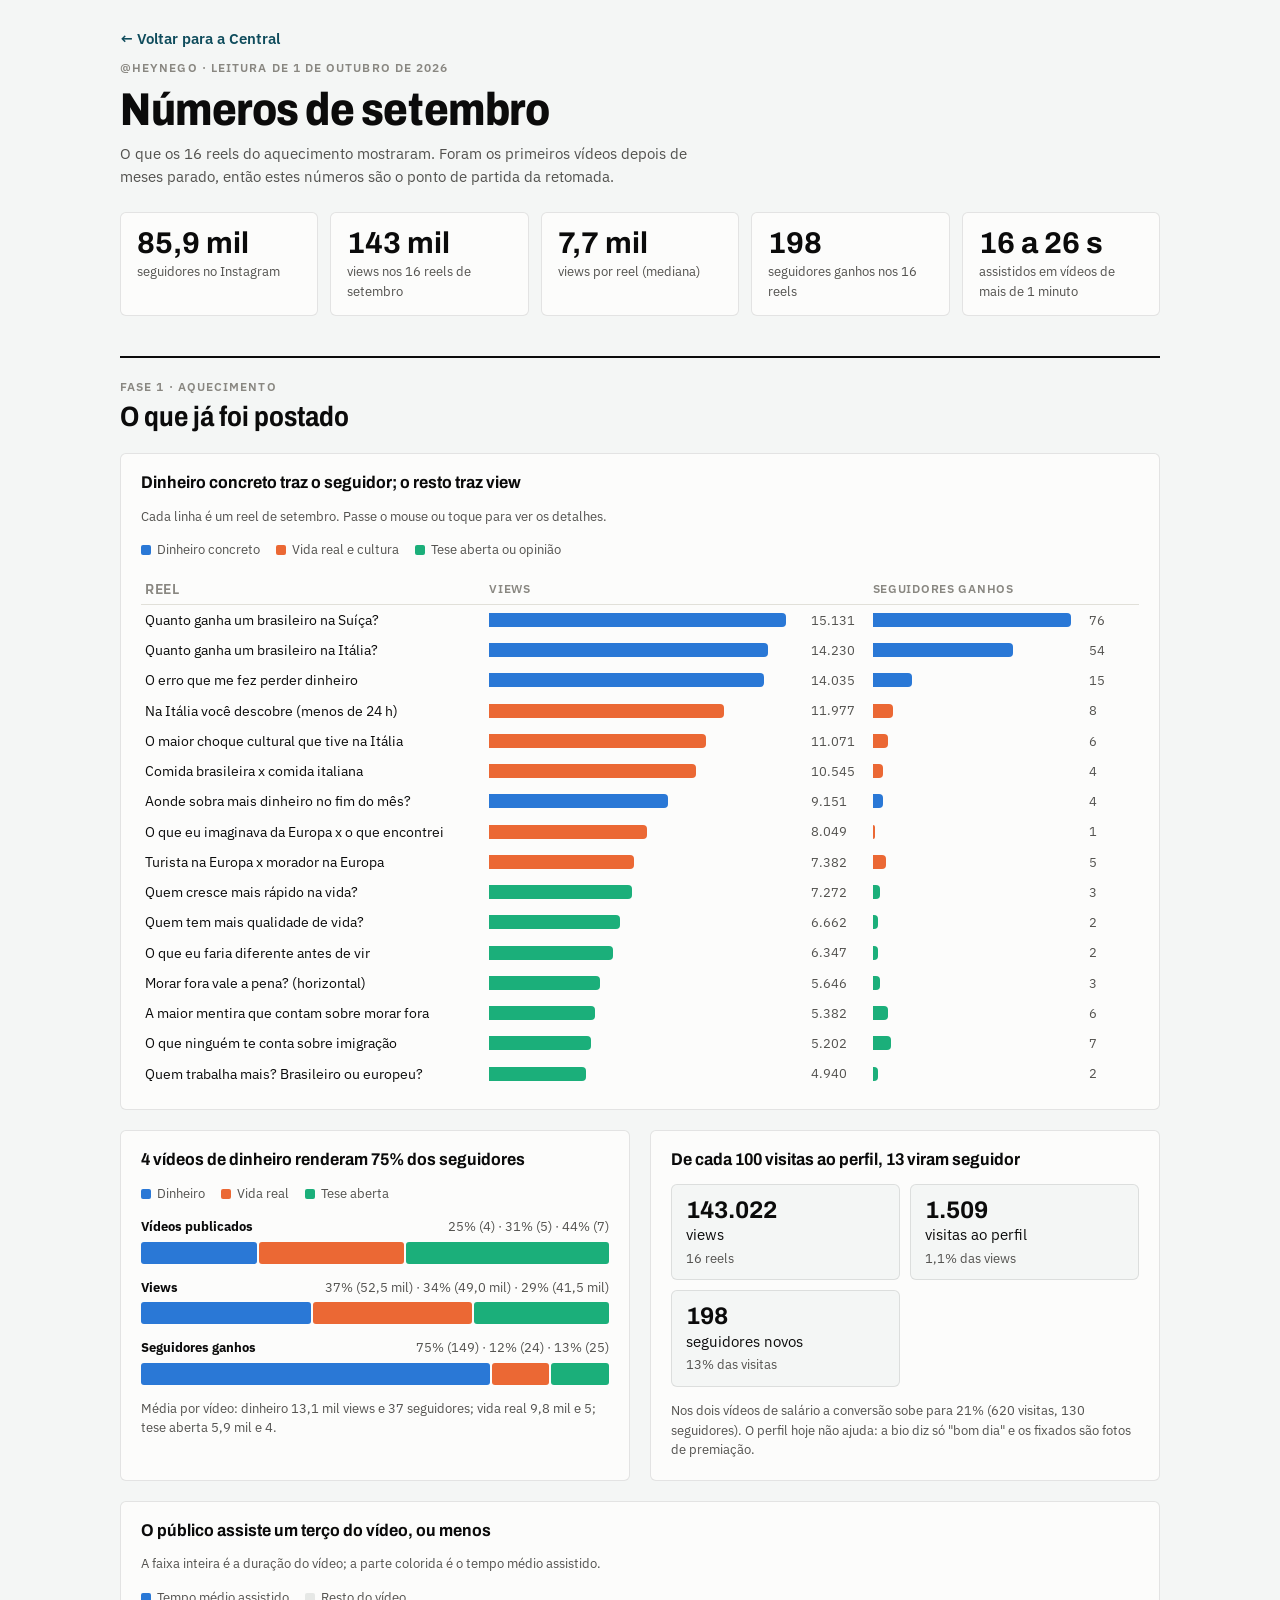
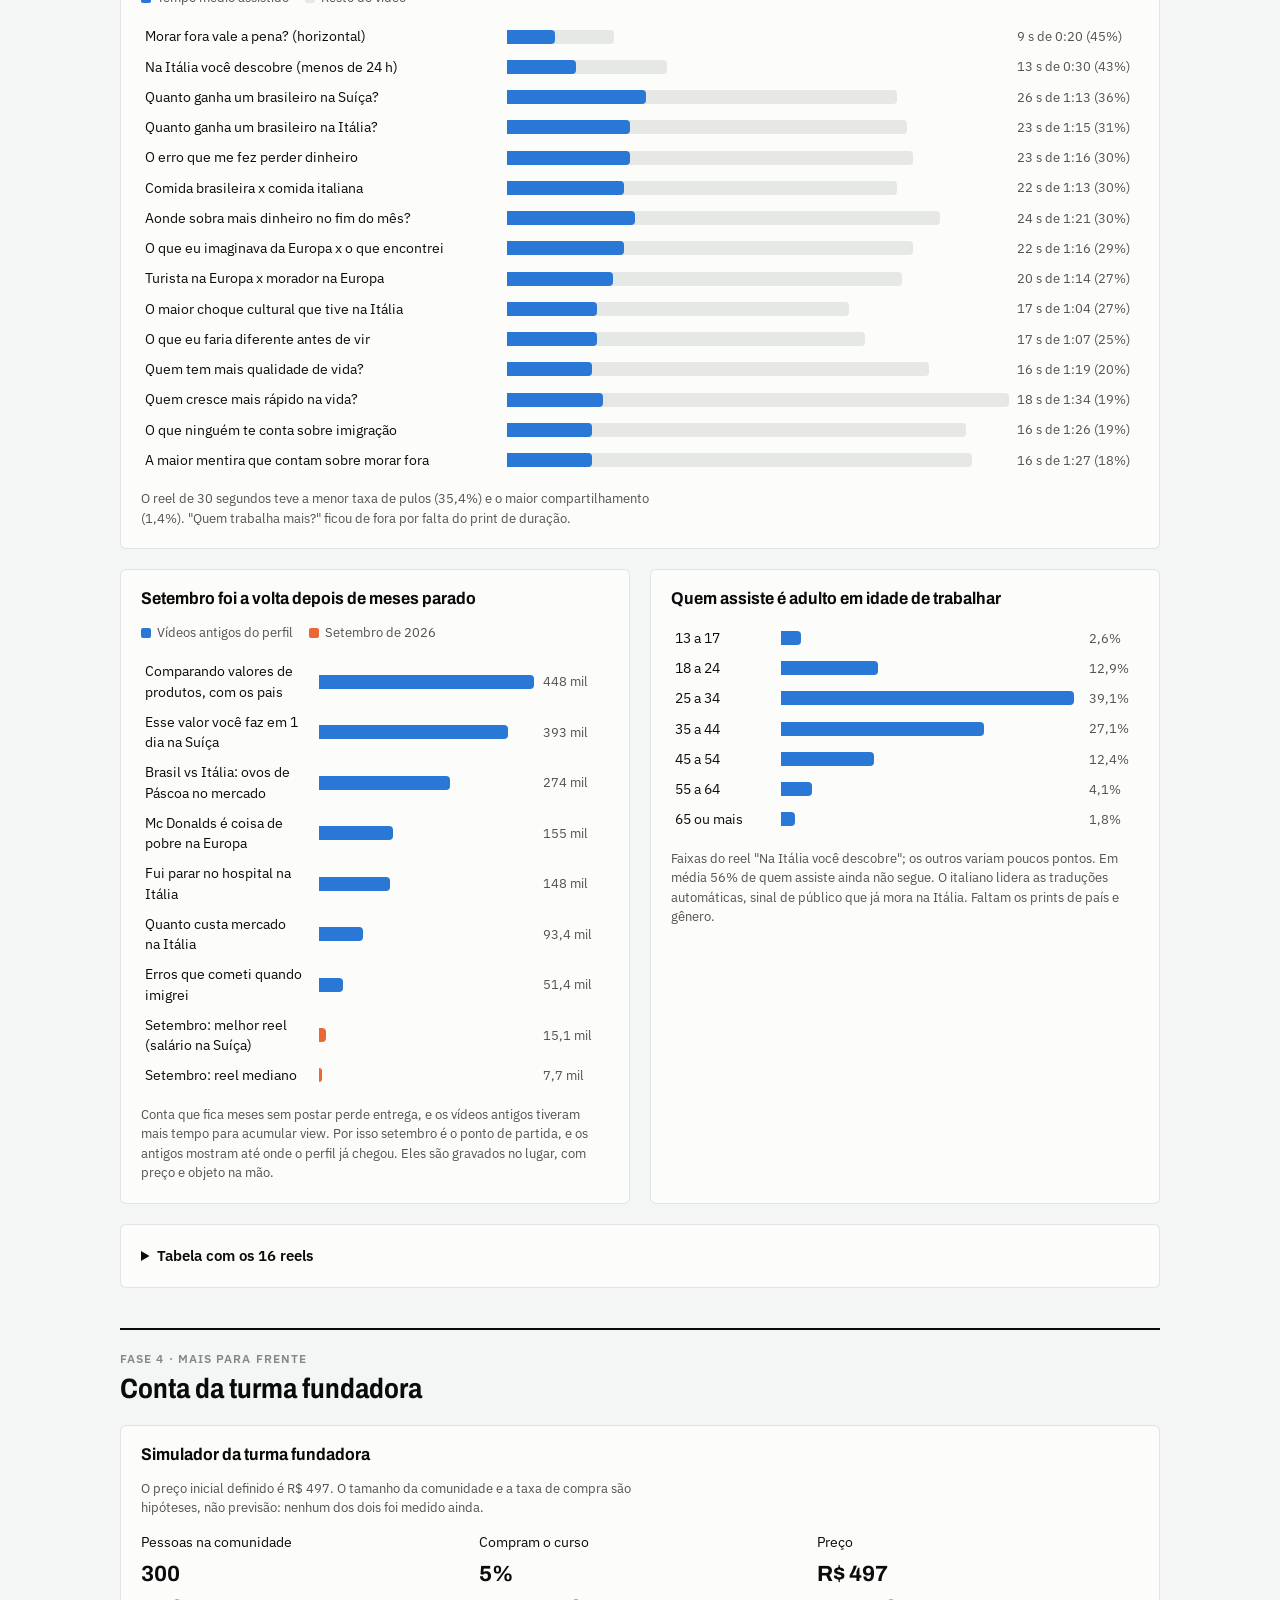
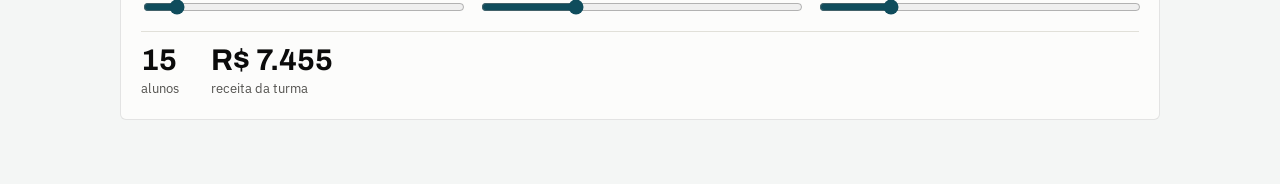
==== numeros.html @ 72256dc9 "Transforma o painel em Central do Felipe: fases, passos, perguntas e 11 roteiros de aprofundamento" ====
<!doctype html>
<html lang="pt-BR">
<head>
<meta charset="utf-8">
<meta name="viewport" content="width=device-width,initial-scale=1,viewport-fit=cover">
<meta name="robots" content="noindex,nofollow">
<meta name="description" content="Leitura dos 16 reels de setembro do @heynego e o plano para levar o público à comunidade e ao curso.">
<meta property="og:type" content="website">
<meta property="og:title" content="Painel Felipe Avancini">
<meta property="og:description" content="Leitura dos 16 reels de setembro do @heynego e o plano para levar o público à comunidade e ao curso.">
<meta name="theme-color" content="#0f4c5c">
<link rel="icon" href="data:image/svg+xml,%3Csvg xmlns='http://www.w3.org/2000/svg' viewBox='0 0 32 32'%3E%3Crect width='32' height='32' rx='6' fill='%230f4c5c'/%3E%3Cpath d='M8 23V14h4v9zm6 0V9h4v14zm6 0v-6h4v6z' fill='%23fff'/%3E%3C/svg%3E">
<link rel="preconnect" href="https://fonts.googleapis.com">
<link rel="preconnect" href="https://fonts.gstatic.com" crossorigin>
<style>html{-webkit-text-size-adjust:100%}body{margin:0}img{max-width:100%}[hidden]{display:none!important}</style>
<title>Números de setembro</title>
<link rel="stylesheet" href="https://fonts.googleapis.com/css2?family=Archivo:wdth,wght@75..100,500..800&family=IBM+Plex+Sans:wght@400;500;600&display=swap">
<style>
/* Layout: painel de leitura em coluna única, resumo antes do detalhe; duas metades: o que já foi postado / o que vamos fazer */
:root{
  --page:#f4f6f5; --surface:#fcfcfb; --ink:#0b0b0b; --ink2:#52514e; --muted:#898781;
  --grid:#e1e0d9; --axis:#c3c2b7; --line:rgba(11,11,11,.10);
  --s1:#2a78d6; --s2:#eb6834; --s3:#1baf7a; --track:#e6e8e6;
  --accent:#0f4c5c; --accent-ink:#ffffff; --good:#006300; --warn-bg:#fff3d6; --warn-ink:#5c4300;
  --display:"Archivo","Arial Narrow",system-ui,sans-serif;
  --body:"IBM Plex Sans",system-ui,-apple-system,"Segoe UI",sans-serif;
}
@media (prefers-color-scheme:dark){:root:not([data-theme="light"]){
  --page:#0d0d0d; --surface:#1a1a19; --ink:#ffffff; --ink2:#c3c2b7; --muted:#898781;
  --grid:#2c2c2a; --axis:#383835; --line:rgba(255,255,255,.10);
  --s1:#3987e5; --s2:#d95926; --s3:#199e70; --track:#2c2c2a;
  --accent:#7fc4d4; --accent-ink:#06222a; --good:#0ca30c; --warn-bg:#3a2e0c; --warn-ink:#fbe2a0; color-scheme:dark}}
:root[data-theme="dark"]{
  --page:#0d0d0d; --surface:#1a1a19; --ink:#ffffff; --ink2:#c3c2b7; --muted:#898781;
  --grid:#2c2c2a; --axis:#383835; --line:rgba(255,255,255,.10);
  --s1:#3987e5; --s2:#d95926; --s3:#199e70; --track:#2c2c2a;
  --accent:#7fc4d4; --accent-ink:#06222a; --good:#0ca30c; --warn-bg:#3a2e0c; --warn-ink:#fbe2a0; color-scheme:dark}
*{box-sizing:border-box}
body{background:var(--page);color:var(--ink);font-family:var(--body);font-size:15px;line-height:1.5;padding-inline:16px;padding-block:28px 64px}
.wrap{max-width:1040px;margin:0 auto;display:flex;flex-direction:column;gap:20px}
h1,h2,h3{font-family:var(--display);font-stretch:85%;text-wrap:balance;margin:0;line-height:1.1}
h1{font-size:clamp(30px,5vw,46px);font-weight:800;letter-spacing:-.01em}
h2{font-size:clamp(22px,3.2vw,28px);font-weight:700}
h3{font-size:17px;font-weight:700;font-stretch:92%}
p{margin:0;max-width:68ch}
.sub{color:var(--ink2)}
.small{font-size:13px;color:var(--ink2)}
.eyebrow{font-size:12px;letter-spacing:.09em;text-transform:uppercase;color:var(--muted);font-weight:600}
header{display:flex;flex-direction:column;gap:8px;padding-bottom:4px}
.part{margin-top:20px;padding-top:20px;border-top:2px solid var(--ink);display:flex;flex-direction:column;gap:6px}
.card{background:var(--surface);border:1px solid var(--line);border-radius:6px;padding:20px;display:flex;flex-direction:column;gap:14px;min-width:0}
.tiles{display:grid;grid-template-columns:repeat(auto-fit,minmax(170px,1fr));gap:12px}
.tile{background:var(--surface);border:1px solid var(--line);border-radius:6px;padding:14px 16px;display:flex;flex-direction:column;gap:2px}
.tile b{font-family:var(--display);font-size:30px;font-weight:700;line-height:1.1}
.tile span{font-size:13px;color:var(--ink2)}
.two{display:grid;grid-template-columns:repeat(auto-fit,minmax(300px,1fr));gap:20px}
.legend{display:flex;flex-wrap:wrap;gap:6px 16px;font-size:13px;color:var(--ink2)}
.legend i{display:inline-block;width:10px;height:10px;border-radius:2px;margin-right:6px;vertical-align:-1px}
.c1{background:var(--s1)}.c2{background:var(--s2)}.c3{background:var(--s3)}.cn{background:var(--track)}
/* linhas de barras */
.r{display:grid;grid-template-columns:minmax(0,1.25fr) minmax(0,1.4fr) minmax(0,1fr);gap:2px 16px;align-items:center;padding:5px 4px;border-radius:4px}
.r:hover,.r:focus-visible{background:var(--track);outline:none}
.r:focus-visible{box-shadow:0 0 0 2px var(--accent)}
.r.head{font-size:12px;color:var(--muted);text-transform:uppercase;letter-spacing:.06em;font-weight:600;border-bottom:1px solid var(--grid);border-radius:0}
.r.head:hover{background:none}
.lab{font-size:13.5px;min-width:0}
.cell{display:flex;align-items:center;gap:8px;min-width:0}
.trk{flex:1;min-width:0;height:14px;display:flex}
.bar{height:14px;border-radius:0 4px 4px 0;min-width:2px}
.v{font-size:12.5px;color:var(--ink2);font-variant-numeric:tabular-nums;white-space:nowrap;min-width:46px}
.r2{grid-template-columns:minmax(0,1.1fr) minmax(0,2fr)}
@media (max-width:640px){.r{grid-template-columns:1fr 1fr}.r .lab{grid-column:1/-1}.r.head .lab{display:none}.r2{grid-template-columns:1fr}}
.stack{display:flex;gap:2px;height:22px}
.stack div{border-radius:3px;min-width:3px}
.share{display:flex;flex-direction:column;gap:5px}
.share .cap{display:flex;justify-content:space-between;gap:10px;flex-wrap:wrap;font-size:13px}
.share .cap span{color:var(--ink2);font-variant-numeric:tabular-nums}
.flow{display:grid;grid-template-columns:repeat(auto-fit,minmax(150px,1fr));gap:10px;align-items:stretch}
.step{border:1px solid var(--line);border-radius:6px;padding:12px 14px;background:var(--page)}
.step b{font-family:var(--display);font-size:24px;font-weight:700;display:block;line-height:1.15}
.step small{display:block;color:var(--ink2);font-size:12.5px;margin-top:2px}
.note{background:var(--warn-bg);color:var(--warn-ink);border-radius:6px;padding:12px 14px;font-size:14px}
.note b{font-weight:600}
ul{margin:0;padding-left:18px;display:flex;flex-direction:column;gap:6px;max-width:70ch}
#tip{position:fixed;z-index:9;pointer-events:none;background:var(--ink);color:var(--surface);font-size:12.5px;line-height:1.45;padding:8px 10px;border-radius:5px;max-width:260px}
/* funil */
.funnel{display:flex;flex-direction:column;gap:8px;align-items:center}
.stage{border:1px solid var(--line);background:var(--page);border-radius:6px;padding:12px 16px;display:grid;grid-template-columns:minmax(0,150px) minmax(0,1fr);gap:4px 16px}
.stage h3{font-size:16px}
.stage .pct{font-size:12.5px;color:var(--muted);font-weight:600}
.stage.final{background:var(--accent);color:var(--accent-ink);border-color:transparent}
.stage.final .pct,.stage.final .small{color:var(--accent-ink);opacity:.85}
@media (max-width:640px){.stage{grid-template-columns:1fr;width:100%!important}}
table{border-collapse:collapse;width:100%;font-size:13px}
th,td{padding:7px 10px;text-align:right;border-bottom:1px solid var(--grid);white-space:nowrap;font-variant-numeric:tabular-nums}
th{color:var(--muted);font-weight:600;font-size:12px;text-transform:uppercase;letter-spacing:.05em}
th:first-child,td:first-child{text-align:left;white-space:normal;min-width:190px}
.scroll{overflow-x:auto}
details summary{cursor:pointer;font-weight:600}
details summary:focus-visible,input:focus-visible{outline:2px solid var(--accent);outline-offset:2px}
.plan td,.plan th{text-align:left;white-space:normal;vertical-align:top}
.calc{display:grid;grid-template-columns:repeat(auto-fit,minmax(220px,1fr));gap:16px}
.calc label{display:flex;flex-direction:column;gap:6px;font-size:13.5px}
.calc input[type=range]{width:100%;accent-color:var(--accent)}
.calc output{font-family:var(--display);font-size:22px;font-weight:700}
.result{display:flex;flex-wrap:wrap;gap:12px 32px;padding-top:12px;border-top:1px solid var(--grid)}
.result b{font-family:var(--display);font-size:30px;display:block;line-height:1.1}
.pill{display:inline-block;font-size:12px;font-weight:600;padding:2px 8px;border-radius:99px;border:1px solid var(--axis);color:var(--ink2)}
</style>
</head>
<body>
<div class="wrap">
<header>
  <a href="./" style="color:var(--accent);font-weight:600;text-decoration:none">← Voltar para a Central</a>
  <span class="eyebrow">@heynego · leitura de 1 de outubro de 2026</span>
  <h1>Números de setembro</h1>
  <p class="sub">O que os 16 reels do aquecimento mostraram. Foram os primeiros vídeos depois de meses parado, então estes números são o ponto de partida da retomada.</p>
</header>

<div class="tiles">
  <div class="tile"><b>85,9 mil</b><span>seguidores no Instagram</span></div>
  <div class="tile"><b>143 mil</b><span>views nos 16 reels de setembro</span></div>
  <div class="tile"><b>7,7 mil</b><span>views por reel (mediana)</span></div>
  <div class="tile"><b>198</b><span>seguidores ganhos nos 16 reels</span></div>
  <div class="tile"><b>16 a 26 s</b><span>assistidos em vídeos de mais de 1 minuto</span></div>
</div>

<div class="part"><span class="eyebrow">Fase 1 · aquecimento</span><h2>O que já foi postado</h2></div>

<section class="card">
  <h3>Dinheiro concreto traz o seguidor; o resto traz view</h3>
  <p class="small">Cada linha é um reel de setembro. Passe o mouse ou toque para ver os detalhes.</p>
  <div class="legend"><span><i class="c1"></i>Dinheiro concreto</span><span><i class="c2"></i>Vida real e cultura</span><span><i class="c3"></i>Tese aberta ou opinião</span></div>
  <div id="reels"></div>
</section>

<div class="two">
  <section class="card">
    <h3>4 vídeos de dinheiro renderam 75% dos seguidores</h3>
    <div class="legend"><span><i class="c1"></i>Dinheiro</span><span><i class="c2"></i>Vida real</span><span><i class="c3"></i>Tese aberta</span></div>
    <div id="shares" style="display:flex;flex-direction:column;gap:14px"></div>
    <p class="small">Média por vídeo: dinheiro 13,1 mil views e 37 seguidores; vida real 9,8 mil e 5; tese aberta 5,9 mil e 4.</p>
  </section>
  <section class="card">
    <h3>De cada 100 visitas ao perfil, 13 viram seguidor</h3>
    <div class="flow">
      <div class="step"><b>143.022</b>views<small>16 reels</small></div>
      <div class="step"><b>1.509</b>visitas ao perfil<small>1,1% das views</small></div>
      <div class="step"><b>198</b>seguidores novos<small>13% das visitas</small></div>
    </div>
    <p class="small">Nos dois vídeos de salário a conversão sobe para 21% (620 visitas, 130 seguidores). O perfil hoje não ajuda: a bio diz só "bom dia" e os fixados são fotos de premiação.</p>
  </section>
</div>

<section class="card">
  <h3>O público assiste um terço do vídeo, ou menos</h3>
  <p class="small">A faixa inteira é a duração do vídeo; a parte colorida é o tempo médio assistido.</p>
  <div class="legend"><span><i class="c1"></i>Tempo médio assistido</span><span><i class="cn"></i>Resto do vídeo</span></div>
  <div id="dur"></div>
  <p class="small">O reel de 30 segundos teve a menor taxa de pulos (35,4%) e o maior compartilhamento (1,4%). "Quem trabalha mais?" ficou de fora por falta do print de duração.</p>
</section>

<div class="two">
  <section class="card">
    <h3>Setembro foi a volta depois de meses parado</h3>
    <div class="legend"><span><i class="c1"></i>Vídeos antigos do perfil</span><span><i class="c2"></i>Setembro de 2026</span></div>
    <div id="old"></div>
    <p class="small">Conta que fica meses sem postar perde entrega, e os vídeos antigos tiveram mais tempo para acumular view. Por isso setembro é o ponto de partida, e os antigos mostram até onde o perfil já chegou. Eles são gravados no lugar, com preço e objeto na mão.</p>
  </section>
  <section class="card">
    <h3>Quem assiste é adulto em idade de trabalhar</h3>
    <div id="age"></div>
    <p class="small">Faixas do reel "Na Itália você descobre"; os outros variam poucos pontos. Em média 56% de quem assiste ainda não segue. O italiano lidera as traduções automáticas, sinal de público que já mora na Itália. Faltam os prints de país e gênero.</p>
  </section>
</div>

<section class="card">
  <details>
    <summary>Tabela com os 16 reels</summary>
    <div class="scroll" style="margin-top:12px"><table id="tbl"></table></div>
  </details>
</section>

<div class="part"><span class="eyebrow">Fase 4 · mais para frente</span><h2>Conta da turma fundadora</h2></div>

<section class="card">
  <h3>Simulador da turma fundadora</h3>
  <p class="small">O preço inicial definido é R$ 497. O tamanho da comunidade e a taxa de compra são hipóteses, não previsão: nenhum dos dois foi medido ainda.</p>
  <div class="calc">
    <label for="g">Pessoas na comunidade<output id="go">300</output><input id="g" type="range" min="50" max="3000" step="50" value="300"></label>
    <label for="c">Compram o curso <output id="co">5%</output><input id="c" type="range" min="1" max="15" step="1" value="5"></label>
    <label for="p">Preço <output id="po">R$ 497</output><input id="p" type="range" min="97" max="1997" step="100" value="497"></label>
  </div>
  <div class="result"><div><b id="ra">15</b><span class="small">alunos</span></div><div><b id="rr">R$ 7.455</b><span class="small">receita da turma</span></div></div>
</section>
</div>
<div id="tip" hidden></div>

<script>
const R=[
["Quanto ganha um brasileiro na Suíça?",1,"4/set",15131,73,26,38.0,76,357,68],
["Quanto ganha um brasileiro na Itália?",1,"4/set",14230,75,23,40.2,54,263,54],
["O erro que me fez perder dinheiro",1,"5/set",14035,76,23,43.8,15,200,42],
["Na Itália você descobre (menos de 24 h)",2,"30/set",11977,30,13,35.4,8,65,43],
["O maior choque cultural que tive na Itália",2,"14/set",11071,64,17,44.8,6,50,13],
["Comida brasileira x comida italiana",2,"8/set",10545,73,22,37.3,4,57,22],
["Aonde sobra mais dinheiro no fim do mês?",1,"3/set",9151,81,24,39.4,4,85,20],
["O que eu imaginava da Europa x o que encontrei",2,"3/set",8049,76,22,41.4,1,92,18],
["Turista na Europa x morador na Europa",2,"3/set",7382,74,20,40.3,5,64,24],
["Quem cresce mais rápido na vida?",3,"5/set",7272,94,18,40.9,3,59,23],
["Quem tem mais qualidade de vida?",3,"25/set",6662,79,16,45.1,2,56,30],
["O que eu faria diferente antes de vir",3,"26/set",6347,67,17,41.7,2,40,17],
["Morar fora vale a pena? (horizontal)",3,"14/set",5646,20,9,48.2,3,23,21],
["A maior mentira que contam sobre morar fora",3,"4/set",5382,87,16,42.1,6,34,13],
["O que ninguém te conta sobre imigração",3,"9/set",5202,86,16,44.9,7,34,17],
["Quem trabalha mais? Brasileiro ou europeu?",3,"set",4940,null,19,null,2,30,3]
];
const CAT={1:"Dinheiro concreto",2:"Vida real e cultura",3:"Tese aberta ou opinião"};
const n=x=>x.toLocaleString("pt-BR");
const mmss=s=>Math.floor(s/60)+":"+String(s%60).padStart(2,"0");
const $=id=>document.getElementById(id);
const tipOf=r=>`<b>${r[0]}</b><br>${CAT[r[1]]} · ${r[2]}<br>${n(r[3])} views · ${r[7]} seguidores<br>${r[8]} visitas ao perfil · ${r[9]} salvamentos`+(r[4]?`<br>${mmss(r[4])} de duração · ${r[5]} s assistidos`:"")+(r[6]?`<br>${n(r[6])}% de pulos`:"");

$("reels").innerHTML=`<div class="r head"><span class="lab">Reel</span><span>Views</span><span>Seguidores ganhos</span></div>`+
R.map((r,i)=>`<div class="r" tabindex="0" data-i="${i}"><span class="lab">${r[0]}</span>
<span class="cell"><span class="trk"><span class="bar c${r[1]}" style="width:${r[3]/16000*100}%"></span></span><span class="v">${n(r[3])}</span></span>
<span class="cell"><span class="trk"><span class="bar c${r[1]}" style="width:${r[7]/80*100}%"></span></span><span class="v">${r[7]}</span></span></div>`).join("");

const SH=[["Vídeos publicados",[25,31.25,43.75],["4","5","7"]],["Views",[36.7,34.3,29.0],["52,5 mil","49,0 mil","41,5 mil"]],["Seguidores ganhos",[75.3,12.1,12.6],["149","24","25"]]];
$("shares").innerHTML=SH.map(s=>`<div class="share"><div class="cap"><b>${s[0]}</b><span>${s[1].map((p,i)=>Math.round(p)+"% ("+s[2][i]+")").join(" · ")}</span></div>
<div class="stack">${s[1].map((p,i)=>`<div class="c${i+1}" style="width:${p}%"></div>`).join("")}</div></div>`).join("");

$("dur").innerHTML=R.filter(r=>r[4]).sort((a,b)=>b[5]/b[4]-a[5]/a[4]).map(r=>`<div class="r r2" tabindex="0" data-i="${R.indexOf(r)}"><span class="lab">${r[0]}</span>
<span class="cell"><span class="trk"><span style="display:flex;width:${r[4]/94*100}%;background:var(--track);border-radius:0 4px 4px 0"><span class="bar c1" style="width:${r[5]/r[4]*100}%"></span></span></span><span class="v" style="min-width:118px">${r[5]} s de ${mmss(r[4])} (${Math.round(r[5]/r[4]*100)}%)</span></span></div>`).join("");

const OLD=[["Comparando valores de produtos, com os pais",448,1],["Esse valor você faz em 1 dia na Suíça",393,1],["Brasil vs Itália: ovos de Páscoa no mercado",274,1],["Mc Donalds é coisa de pobre na Europa",155,1],["Fui parar no hospital na Itália",148,1],["Quanto custa mercado na Itália",93.4,1],["Erros que cometi quando imigrei",51.4,1],["Setembro: melhor reel (salário na Suíça)",15.1,2],["Setembro: reel mediano",7.7,2]];
$("old").innerHTML=OLD.map(o=>`<div class="r r2" tabindex="0" data-t="<b>${o[0]}</b><br>${n(o[1])} mil views"><span class="lab">${o[0]}</span>
<span class="cell"><span class="trk"><span class="bar c${o[2]}" style="width:${o[1]/450*100}%"></span></span><span class="v" style="min-width:62px">${n(o[1])} mil</span></span></div>`).join("");

const AGE=[["13 a 17",2.6],["18 a 24",12.9],["25 a 34",39.1],["35 a 44",27.1],["45 a 54",12.4],["55 a 64",4.1],["65 ou mais",1.8]];
$("age").innerHTML=AGE.map(a=>`<div class="r r2" tabindex="0" data-t="<b>${a[0]} anos</b><br>${n(a[1])}% de quem assistiu" style="grid-template-columns:90px minmax(0,1fr)"><span class="lab">${a[0]}</span>
<span class="cell"><span class="trk"><span class="bar c1" style="width:${a[1]/40*100}%"></span></span><span class="v">${n(a[1])}%</span></span></div>`).join("");

$("tbl").innerHTML=`<tr><th>Reel</th><th>Tema</th><th>Data</th><th>Views</th><th>Duração</th><th>Assistido</th><th>Pulos</th><th>Seguidores</th><th>Visitas</th><th>Salvos</th></tr>`+
R.map(r=>`<tr><td>${r[0]}</td><td>${CAT[r[1]]}</td><td>${r[2]}</td><td>${n(r[3])}</td><td>${r[4]?mmss(r[4]):"n/d"}</td><td>${r[5]} s</td><td>${r[6]?n(r[6])+"%":"n/d"}</td><td>${r[7]}</td><td>${r[8]}</td><td>${r[9]}</td></tr>`).join("");

const tip=$("tip");
function show(el,x,y){tip.innerHTML=el.dataset.t||tipOf(R[+el.dataset.i]);tip.hidden=false;
  const w=tip.offsetWidth,h=tip.offsetHeight;
  tip.style.left=Math.max(8,Math.min(x+14,innerWidth-w-8))+"px";
  tip.style.top=(y+18+h>innerHeight?y-h-10:y+18)+"px";}
document.querySelectorAll(".r[tabindex]").forEach(el=>{
  el.addEventListener("mousemove",e=>show(el,e.clientX,e.clientY));
  el.addEventListener("mouseleave",()=>tip.hidden=true);
  el.addEventListener("focus",()=>{const b=el.getBoundingClientRect();show(el,b.left+20,b.bottom-10)});
  el.addEventListener("blur",()=>tip.hidden=true);
});
addEventListener("scroll",()=>tip.hidden=true,{passive:true});

function calc(){const g=+$("g").value,c=+$("c").value,p=+$("p").value,a=Math.round(g*c/100);
  $("go").textContent=n(g);$("co").textContent=c+"%";$("po").textContent="R$ "+n(p);
  $("ra").textContent=n(a);$("rr").textContent="R$ "+n(a*p);}
["g","c","p"].forEach(i=>$(i).addEventListener("input",calc));calc();
</script>
</body>
</html>
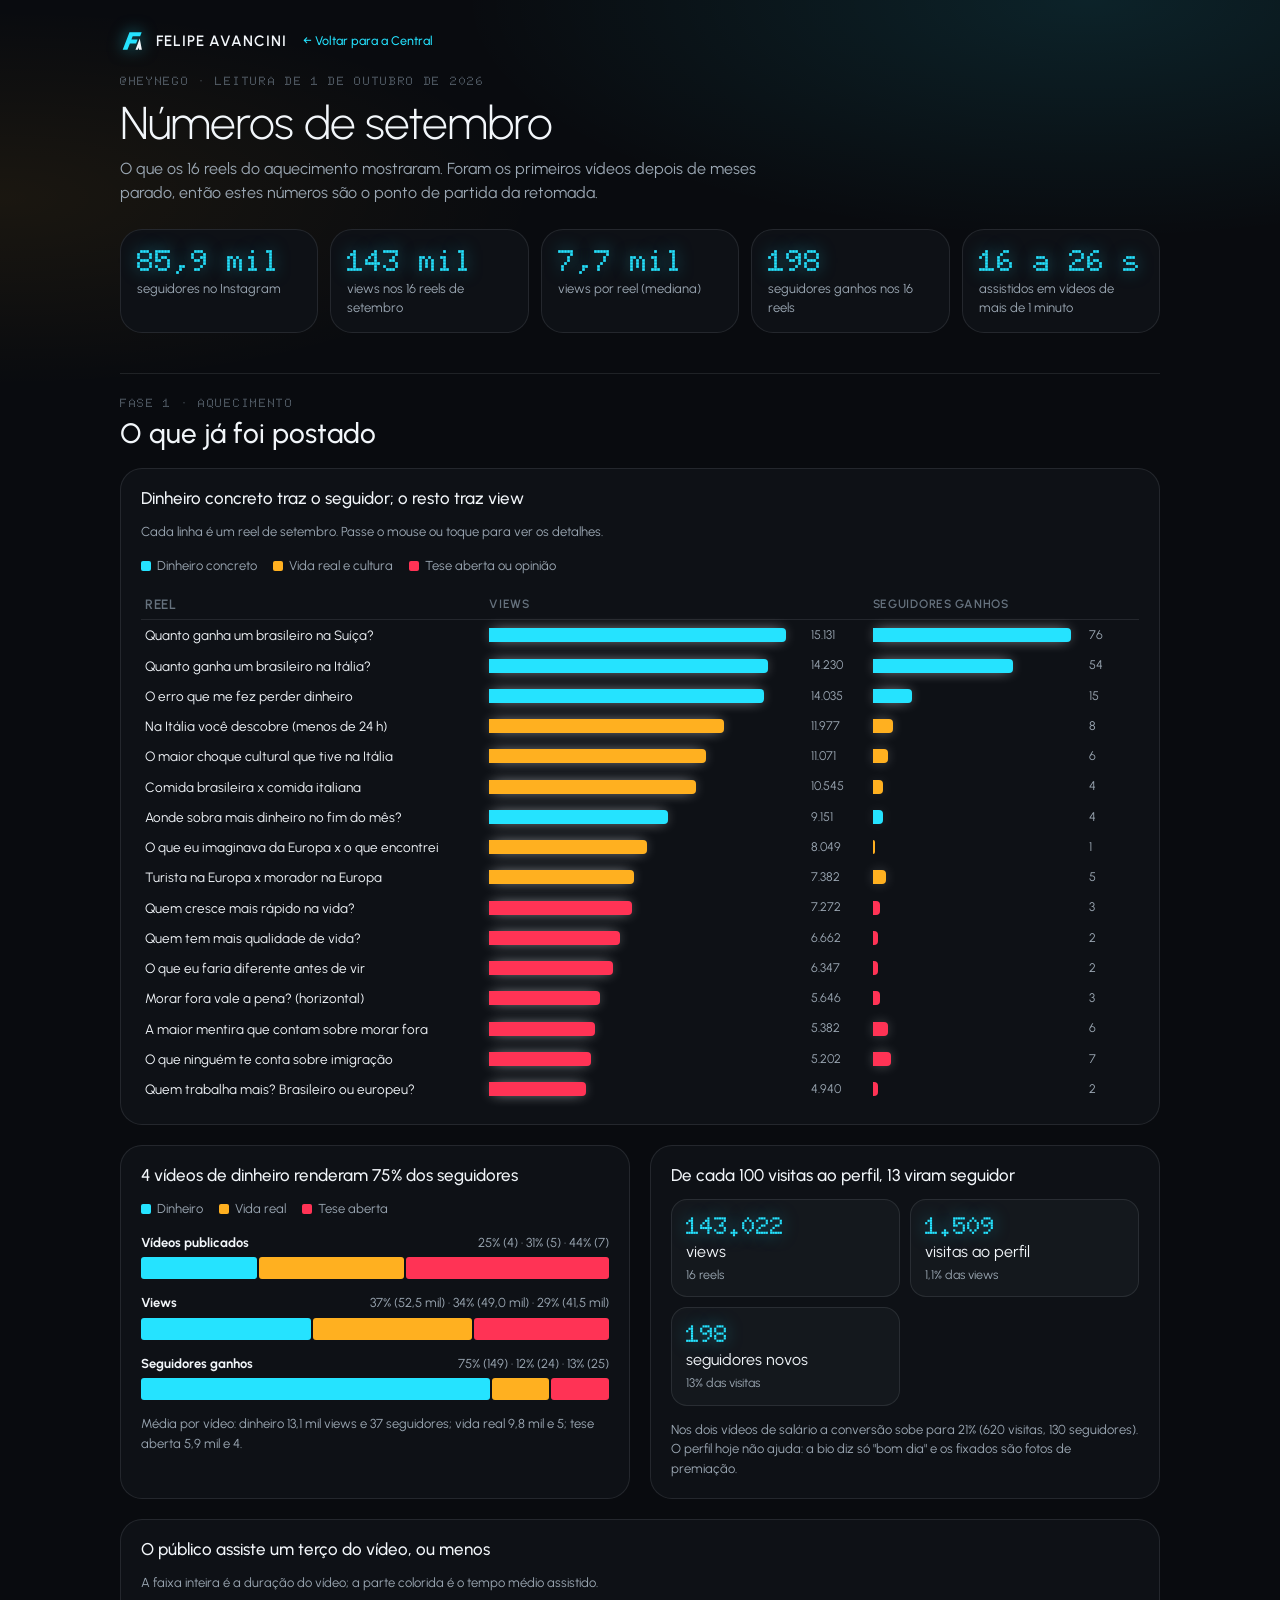
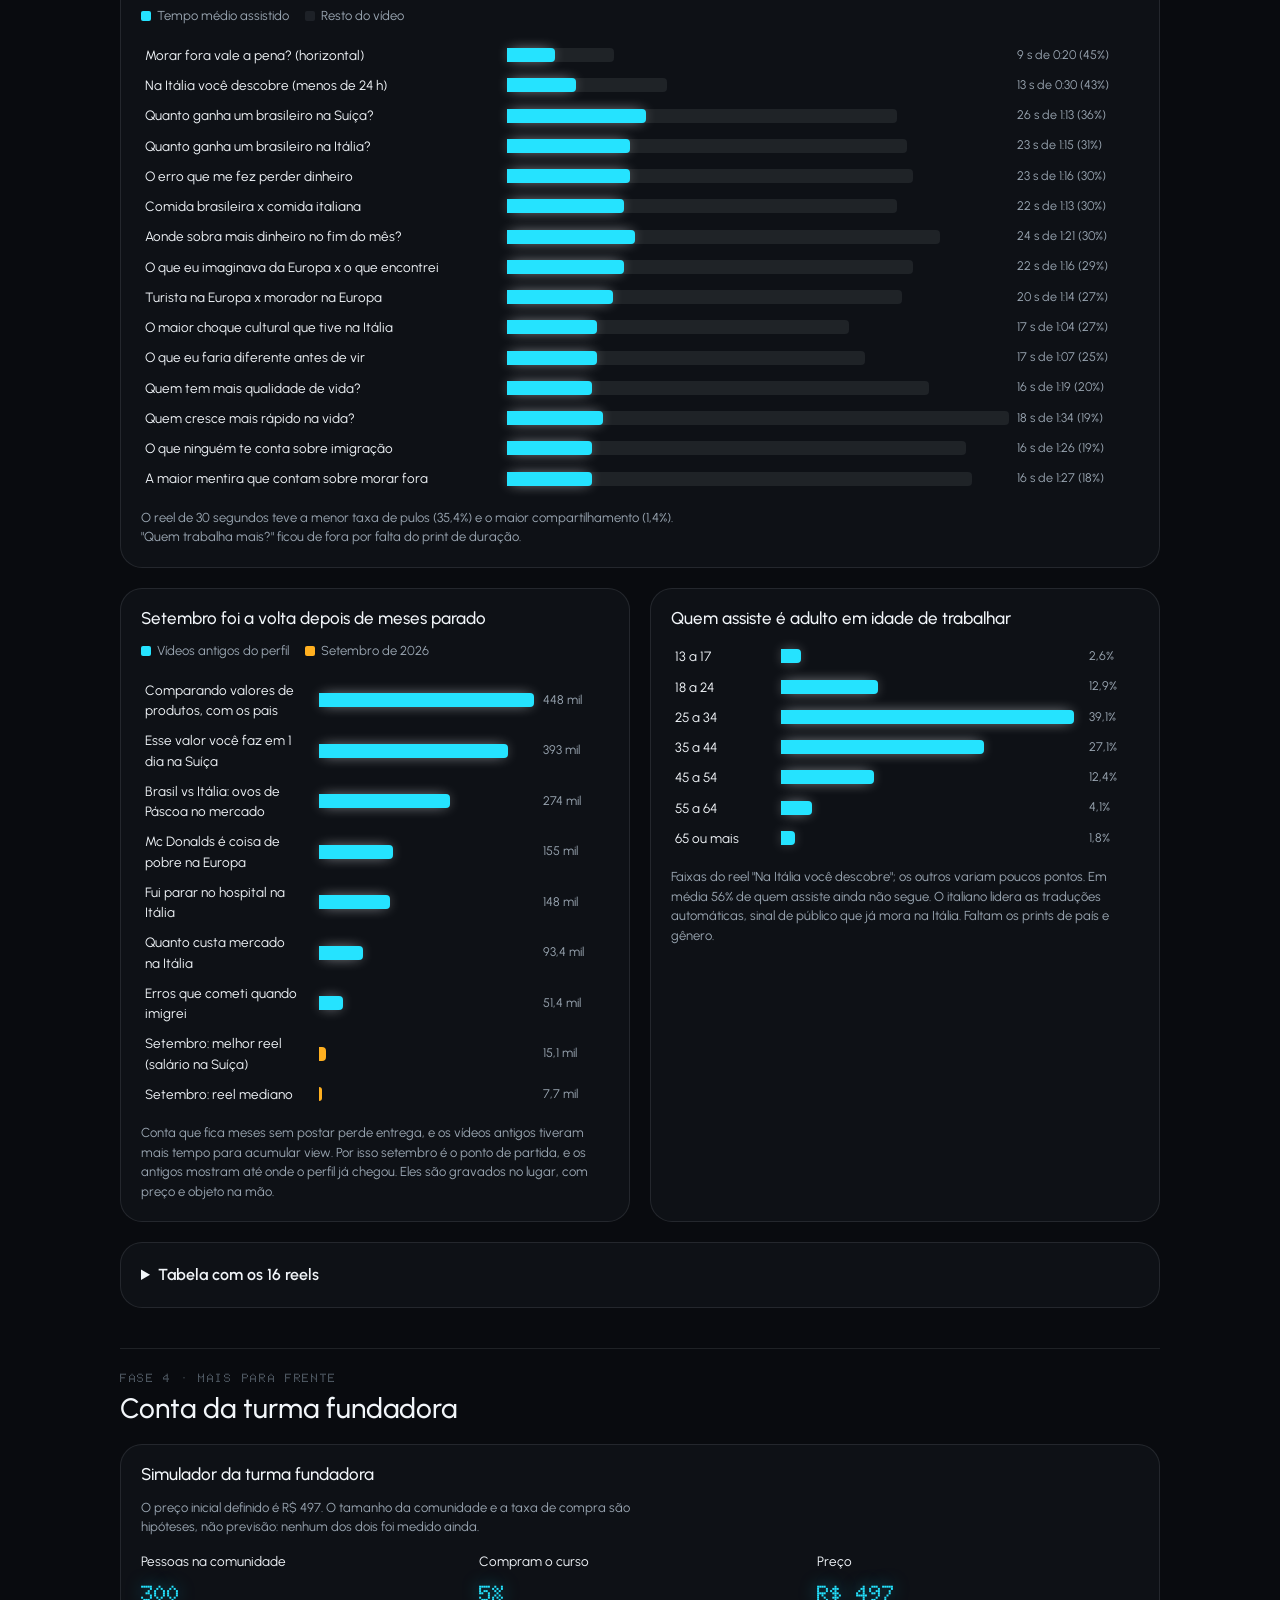
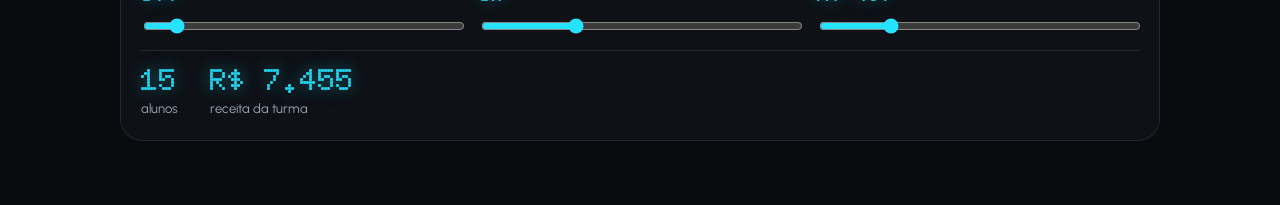
==== commit 3d5a587b: "Novo visual da Central: fundo escuro, cartoes de borda luminosa, numeros em matriz de pontos e logo " ====
--- a/numeros.html
+++ b/numeros.html
@@ -107,11 +107,36 @@
 .result b{font-family:var(--display);font-size:30px;display:block;line-height:1.1}
 .pill{display:inline-block;font-size:12px;font-weight:600;padding:2px 8px;border-radius:99px;border:1px solid var(--axis);color:var(--ink2)}
 </style>
+<link rel="stylesheet" href="https://fonts.googleapis.com/css2?family=Doto:wght@800;900&family=Urbanist:wght@300;400;500;600;700&display=swap">
+<meta name="color-scheme" content="dark">
+<style>
+/* Mesma linguagem visual da Central: fundo quase preto, uma cor por significado, números em matriz de pontos. */
+html:root:root{
+  --page:#090B0F; --surface:#0E1116; --ink:#F2F6FA; --ink2:#9AA6B2; --muted:#66727E;
+  --grid:rgba(221,232,242,.10); --axis:rgba(221,232,242,.22); --line:rgba(221,232,242,.10);
+  --s1:#25E3FF; --s2:#FFB020; --s3:#FF3355; --track:rgba(221,232,242,.08);
+  --accent:#25E3FF; --accent-ink:#03161B; --warn-bg:rgba(255,176,32,.12); --warn-ink:#FFB020;
+  --display:"Urbanist",system-ui,sans-serif; --body:"Urbanist",system-ui,sans-serif; color-scheme:dark}
+body{background:radial-gradient(70% 38% at 85% 0%,rgba(37,227,255,.11),transparent 70%),radial-gradient(60% 30% at 0% 22%,rgba(255,176,32,.07),transparent 70%),#090B0F;background-attachment:fixed;font-size:16px}
+h1{font-weight:300;font-stretch:normal;letter-spacing:-.02em}
+h2,h3{font-weight:500;font-stretch:normal}
+.eyebrow{font-family:"Doto",monospace;font-weight:800;letter-spacing:.14em}
+.card,.tile{border-radius:22px}
+.tile b,.step b,.result b,.calc output{font-family:"Doto",monospace;font-weight:900;color:#25E3FF;text-shadow:0 0 16px rgba(37,227,255,.5)}
+.step{border-radius:16px;background:rgba(221,232,242,.03)}
+.part{border-top:1px solid var(--line)}
+.bar{box-shadow:0 0 14px -4px currentColor}
+.stage.final{box-shadow:0 0 26px -8px rgba(37,227,255,.7)}
+#tip{background:#F2F6FA;color:#090B0F;border-radius:10px}
+.volta{display:inline-flex;align-items:center;gap:10px;font-weight:600;letter-spacing:.06em;font-size:15px;color:var(--ink);text-decoration:none;margin-bottom:10px}
+.volta svg{width:26px;height:26px;filter:drop-shadow(0 0 8px rgba(37,227,255,.55))}
+.volta small{color:var(--accent);font-weight:500;letter-spacing:0;margin-left:6px}
+</style>
 </head>
 <body>
 <div class="wrap">
 <header>
-  <a href="./" style="color:var(--accent);font-weight:600;text-decoration:none">← Voltar para a Central</a>
+  <a class="volta" href="./"><svg viewBox="0 0 48 48" aria-hidden="true"><path d="M5 40 17.5 8H40l-2.8 7.2H23.4l-2.3 6h11.4l-2.8 7.2H18.3L13.7 40z" fill="#25E3FF"/><path d="M28.6 40 36.4 19.6 40.4 40h-5.2l-.7-4.2-1.6 4.2z" fill="#F2F6FA"/></svg>FELIPE AVANCINI <small>← Voltar para a Central</small></a>
   <span class="eyebrow">@heynego · leitura de 1 de outubro de 2026</span>
   <h1>Números de setembro</h1>
   <p class="sub">O que os 16 reels do aquecimento mostraram. Foram os primeiros vídeos depois de meses parado, então estes números são o ponto de partida da retomada.</p>
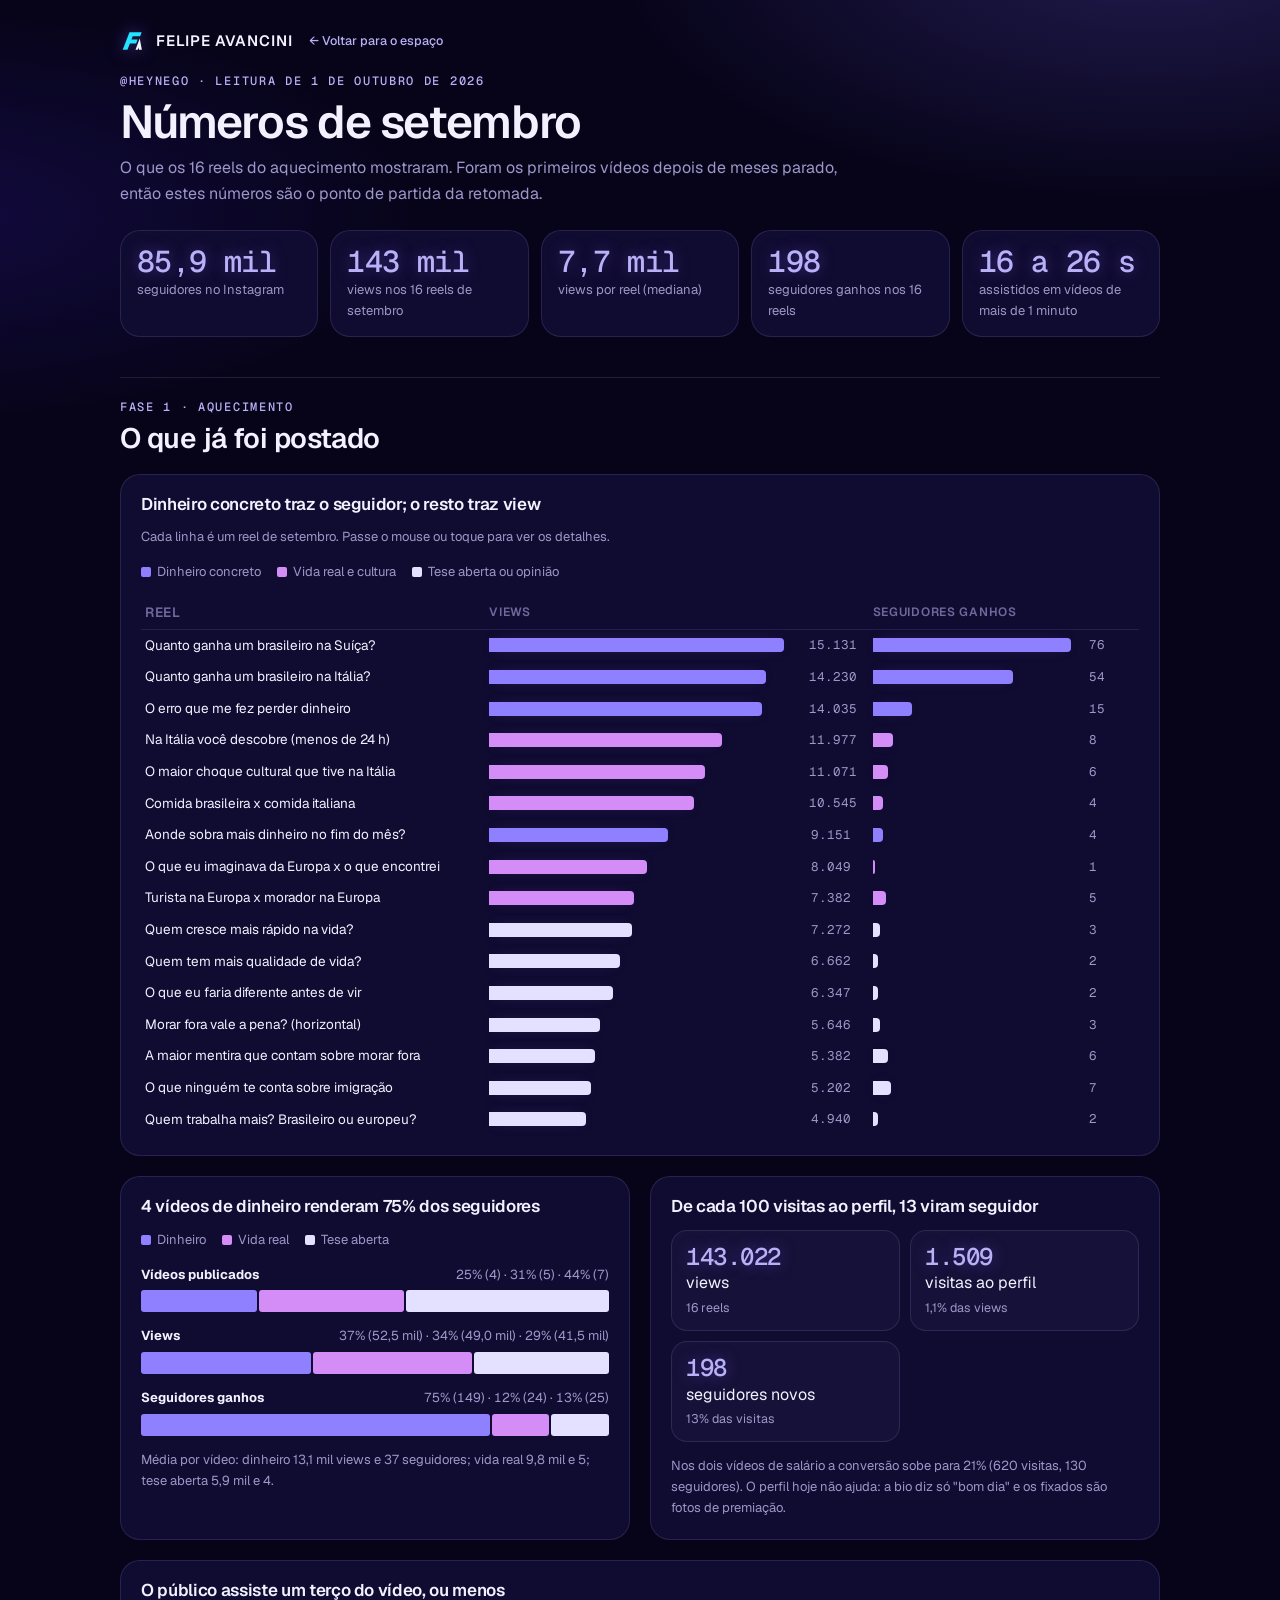
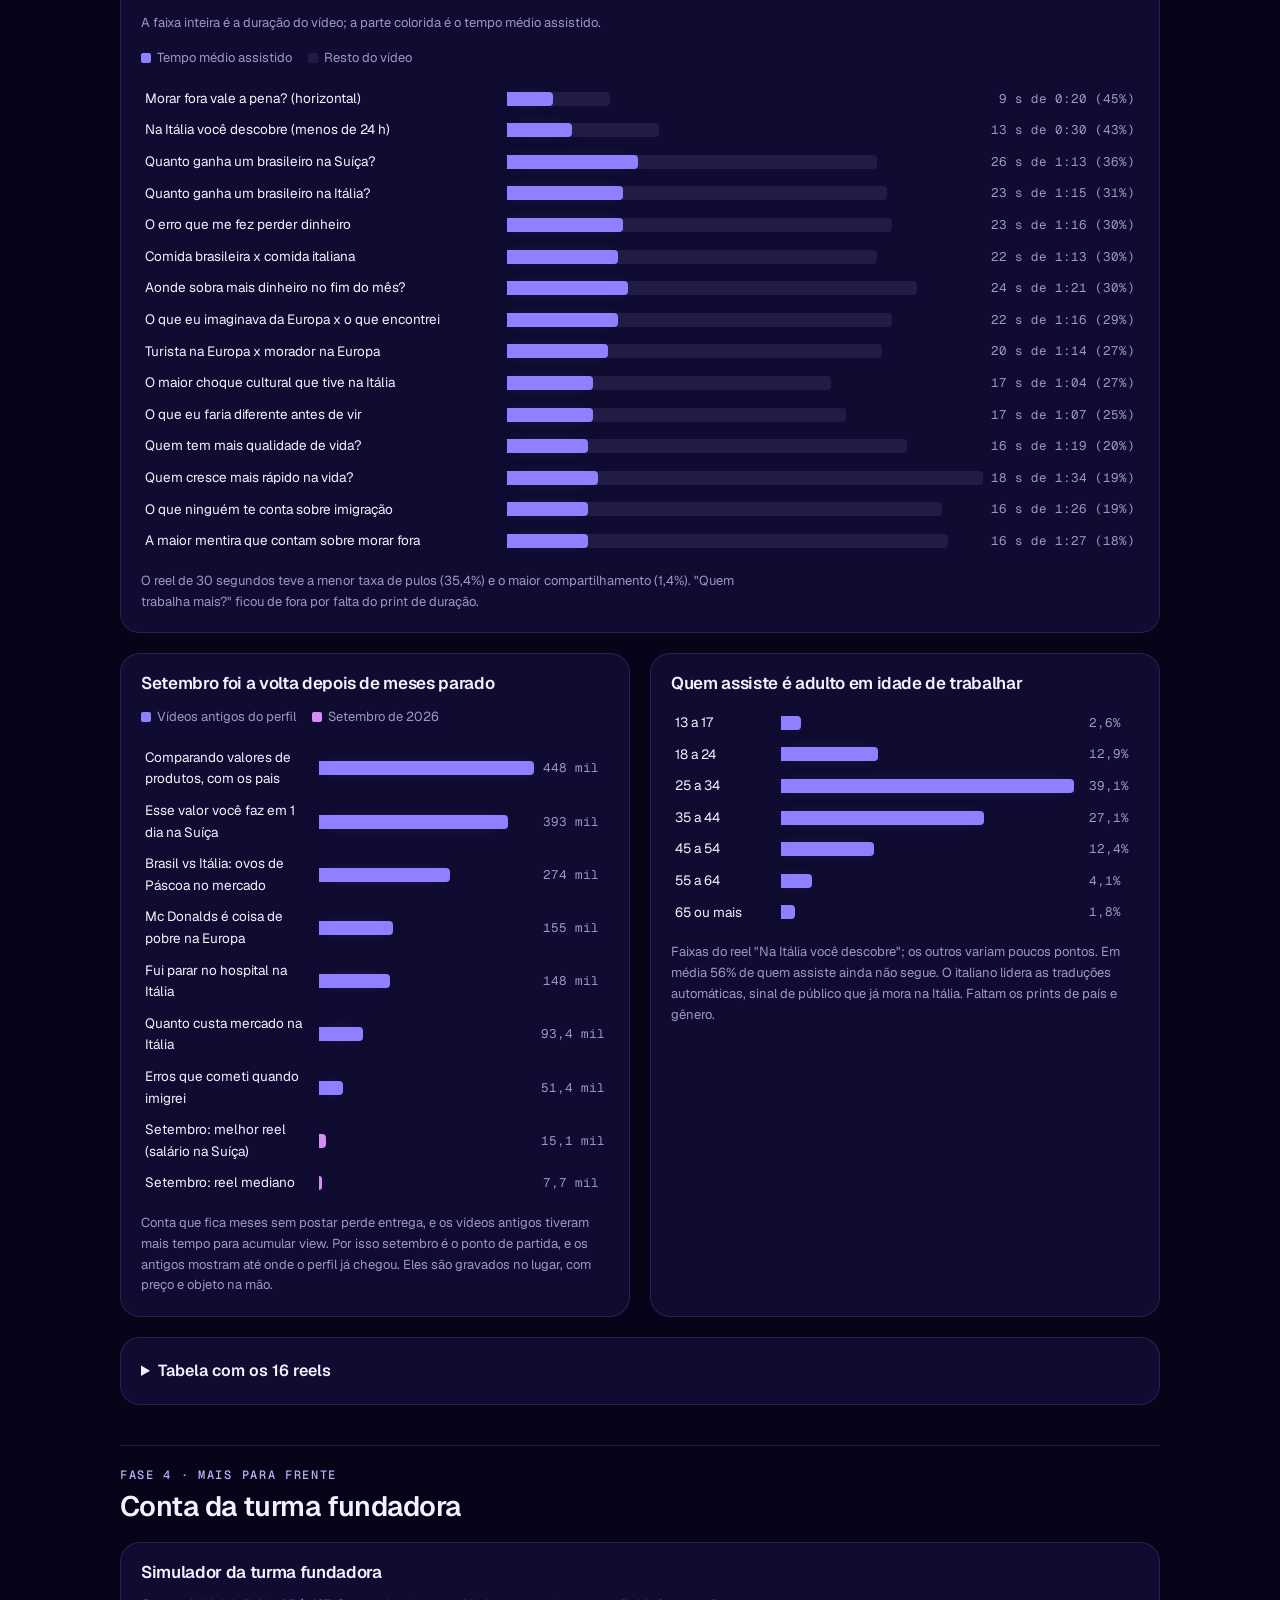
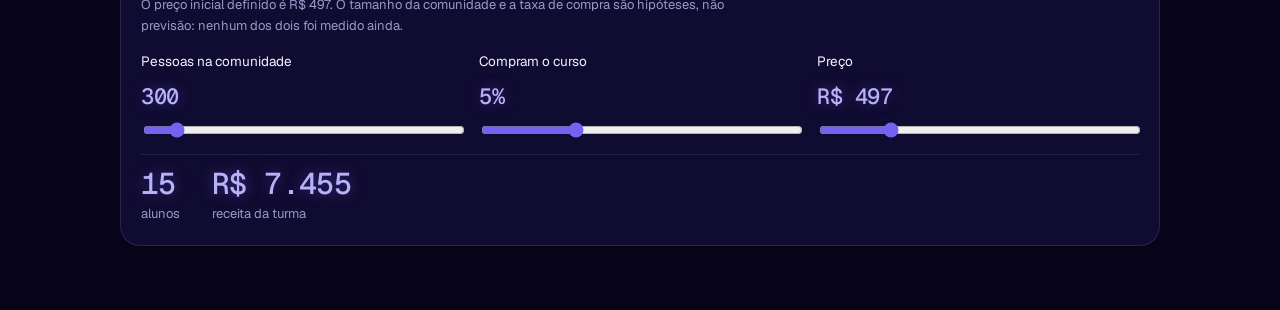
==== commit 9db1b883: "Agente Mayal: o painel passa a usar o nome e a identidade da Mayal Hub - "Central do Felipe" vira o " ====
--- a/numeros.html
+++ b/numeros.html
@@ -8,13 +8,10 @@
 <meta property="og:type" content="website">
 <meta property="og:title" content="Painel Felipe Avancini">
 <meta property="og:description" content="Leitura dos 16 reels de setembro do @heynego e o plano para levar o público à comunidade e ao curso.">
-<meta name="theme-color" content="#0f4c5c">
-<link rel="icon" href="data:image/svg+xml,%3Csvg xmlns='http://www.w3.org/2000/svg' viewBox='0 0 32 32'%3E%3Crect width='32' height='32' rx='6' fill='%230f4c5c'/%3E%3Cpath d='M8 23V14h4v9zm6 0V9h4v14zm6 0v-6h4v6z' fill='%23fff'/%3E%3C/svg%3E">
-<link rel="preconnect" href="https://fonts.googleapis.com">
-<link rel="preconnect" href="https://fonts.gstatic.com" crossorigin>
+<meta name="theme-color" content="#07041A">
+<link rel="icon" type="image/png" href="icone-64.png">
 <style>html{-webkit-text-size-adjust:100%}body{margin:0}img{max-width:100%}[hidden]{display:none!important}</style>
-<title>Números de setembro</title>
-<link rel="stylesheet" href="https://fonts.googleapis.com/css2?family=Archivo:wdth,wght@75..100,500..800&family=IBM+Plex+Sans:wght@400;500;600&display=swap">
+<title>Números de setembro · Agente Mayal</title>
 <style>
 /* Layout: painel de leitura em coluna única, resumo antes do detalhe; duas metades: o que já foi postado / o que vamos fazer */
 :root{
@@ -107,36 +104,40 @@
 .result b{font-family:var(--display);font-size:30px;display:block;line-height:1.1}
 .pill{display:inline-block;font-size:12px;font-weight:600;padding:2px 8px;border-radius:99px;border:1px solid var(--axis);color:var(--ink2)}
 </style>
-<link rel="stylesheet" href="https://fonts.googleapis.com/css2?family=Doto:wght@800;900&family=Urbanist:wght@300;400;500;600;700&display=swap">
 <meta name="color-scheme" content="dark">
 <style>
-/* Mesma linguagem visual da Central: fundo quase preto, uma cor por significado, números em matriz de pontos. */
+/* Identidade da Mayal Hub, a mesma do Agente Mayal: Vácuo, Abismo, luz violeta, Geist e Geist Mono.
+   As três séries dos gráficos ficam na família violeta: pulsar, orquídea e estelar. */
+@font-face{font-family:"Geist";src:url(fonts/geist.woff2) format("woff2");font-weight:100 900;font-style:normal;font-display:swap}
+@font-face{font-family:"Geist Mono";src:url(fonts/geist-mono.woff2) format("woff2");font-weight:100 900;font-style:normal;font-display:swap}
 html:root:root{
-  --page:#090B0F; --surface:#0E1116; --ink:#F2F6FA; --ink2:#9AA6B2; --muted:#66727E;
-  --grid:rgba(221,232,242,.10); --axis:rgba(221,232,242,.22); --line:rgba(221,232,242,.10);
-  --s1:#25E3FF; --s2:#FFB020; --s3:#FF3355; --track:rgba(221,232,242,.08);
-  --accent:#25E3FF; --accent-ink:#03161B; --warn-bg:rgba(255,176,32,.12); --warn-ink:#FFB020;
-  --display:"Urbanist",system-ui,sans-serif; --body:"Urbanist",system-ui,sans-serif; color-scheme:dark}
-body{background:radial-gradient(70% 38% at 85% 0%,rgba(37,227,255,.11),transparent 70%),radial-gradient(60% 30% at 0% 22%,rgba(255,176,32,.07),transparent 70%),#090B0F;background-attachment:fixed;font-size:16px}
-h1{font-weight:300;font-stretch:normal;letter-spacing:-.02em}
-h2,h3{font-weight:500;font-stretch:normal}
-.eyebrow{font-family:"Doto",monospace;font-weight:800;letter-spacing:.14em}
-.card,.tile{border-radius:22px}
-.tile b,.step b,.result b,.calc output{font-family:"Doto",monospace;font-weight:900;color:#25E3FF;text-shadow:0 0 16px rgba(37,227,255,.5)}
-.step{border-radius:16px;background:rgba(221,232,242,.03)}
+  --page:#07041A; --surface:#100B30; --ink:#F3F1FF; --ink2:#9C97C8; --muted:#6F6A9E;
+  --grid:rgba(185,177,247,.12); --axis:rgba(185,177,247,.3); --line:rgba(185,177,247,.14);
+  --s1:#8F80FF; --s2:#D48CF7; --s3:#E4E0FF; --track:rgba(185,177,247,.1);
+  --accent:#7462F0; --accent-ink:#F3F1FF; --warn-bg:rgba(212,140,247,.12); --warn-ink:#D48CF7;
+  --display:"Geist",system-ui,-apple-system,"Segoe UI",sans-serif; --body:"Geist",system-ui,-apple-system,"Segoe UI",sans-serif; color-scheme:dark}
+body{background:radial-gradient(60% 40% at 90% -6%,rgba(116,98,240,.24),transparent 70%),radial-gradient(55% 32% at -6% 24%,rgba(46,26,158,.28),transparent 70%),#07041A;background-attachment:fixed;font-size:16px;line-height:1.6}
+h1{font-weight:600;font-stretch:normal;letter-spacing:-.03em;line-height:1.04}
+h2,h3{font-weight:600;font-stretch:normal;letter-spacing:-.02em}
+.eyebrow{font-family:"Geist Mono",ui-monospace,monospace;font-weight:500;letter-spacing:.14em;color:#B9B1F7}
+.card,.tile{border-radius:20px}
+.tile b,.step b,.result b,.calc output{font-family:"Geist Mono",ui-monospace,monospace;font-weight:500;letter-spacing:-.02em;color:#B9B1F7;text-shadow:0 0 16px rgba(116,98,240,.45)}
+.v{font-family:"Geist Mono",ui-monospace,monospace}
+.tile b{font-size:clamp(22px,6vw,30px);white-space:nowrap}
+.step{border-radius:16px;background:rgba(185,177,247,.04)}
 .part{border-top:1px solid var(--line)}
-.bar{box-shadow:0 0 14px -4px currentColor}
-.stage.final{box-shadow:0 0 26px -8px rgba(37,227,255,.7)}
-#tip{background:#F2F6FA;color:#090B0F;border-radius:10px}
+.bar{box-shadow:0 0 14px -6px rgba(116,98,240,.8)}
+.stage.final{box-shadow:0 0 26px -8px rgba(116,98,240,.8)}
+#tip{background:#F3F1FF;color:#07041A;border-radius:10px}
 .volta{display:inline-flex;align-items:center;gap:10px;font-weight:600;letter-spacing:.06em;font-size:15px;color:var(--ink);text-decoration:none;margin-bottom:10px}
-.volta svg{width:26px;height:26px;filter:drop-shadow(0 0 8px rgba(37,227,255,.55))}
-.volta small{color:var(--accent);font-weight:500;letter-spacing:0;margin-left:6px}
+.volta svg{width:26px;height:26px;filter:drop-shadow(0 0 8px rgba(116,98,240,.55))}
+.volta small{color:#B9B1F7;font-weight:500;letter-spacing:0;margin-left:6px}
 </style>
 </head>
 <body>
 <div class="wrap">
 <header>
-  <a class="volta" href="./"><svg viewBox="0 0 48 48" aria-hidden="true"><path d="M5 40 17.5 8H40l-2.8 7.2H23.4l-2.3 6h11.4l-2.8 7.2H18.3L13.7 40z" fill="#25E3FF"/><path d="M28.6 40 36.4 19.6 40.4 40h-5.2l-.7-4.2-1.6 4.2z" fill="#F2F6FA"/></svg>FELIPE AVANCINI <small>← Voltar para a Central</small></a>
+  <a class="volta" href="./"><svg viewBox="0 0 48 48" aria-hidden="true"><path d="M5 40 17.5 8H40l-2.8 7.2H23.4l-2.3 6h11.4l-2.8 7.2H18.3L13.7 40z" fill="#25E3FF"/><path d="M28.6 40 36.4 19.6 40.4 40h-5.2l-.7-4.2-1.6 4.2z" fill="#F2F6FA"/></svg>FELIPE AVANCINI <small>← Voltar para o espaço</small></a>
   <span class="eyebrow">@heynego · leitura de 1 de outubro de 2026</span>
   <h1>Números de setembro</h1>
   <p class="sub">O que os 16 reels do aquecimento mostraram. Foram os primeiros vídeos depois de meses parado, então estes números são o ponto de partida da retomada.</p>
